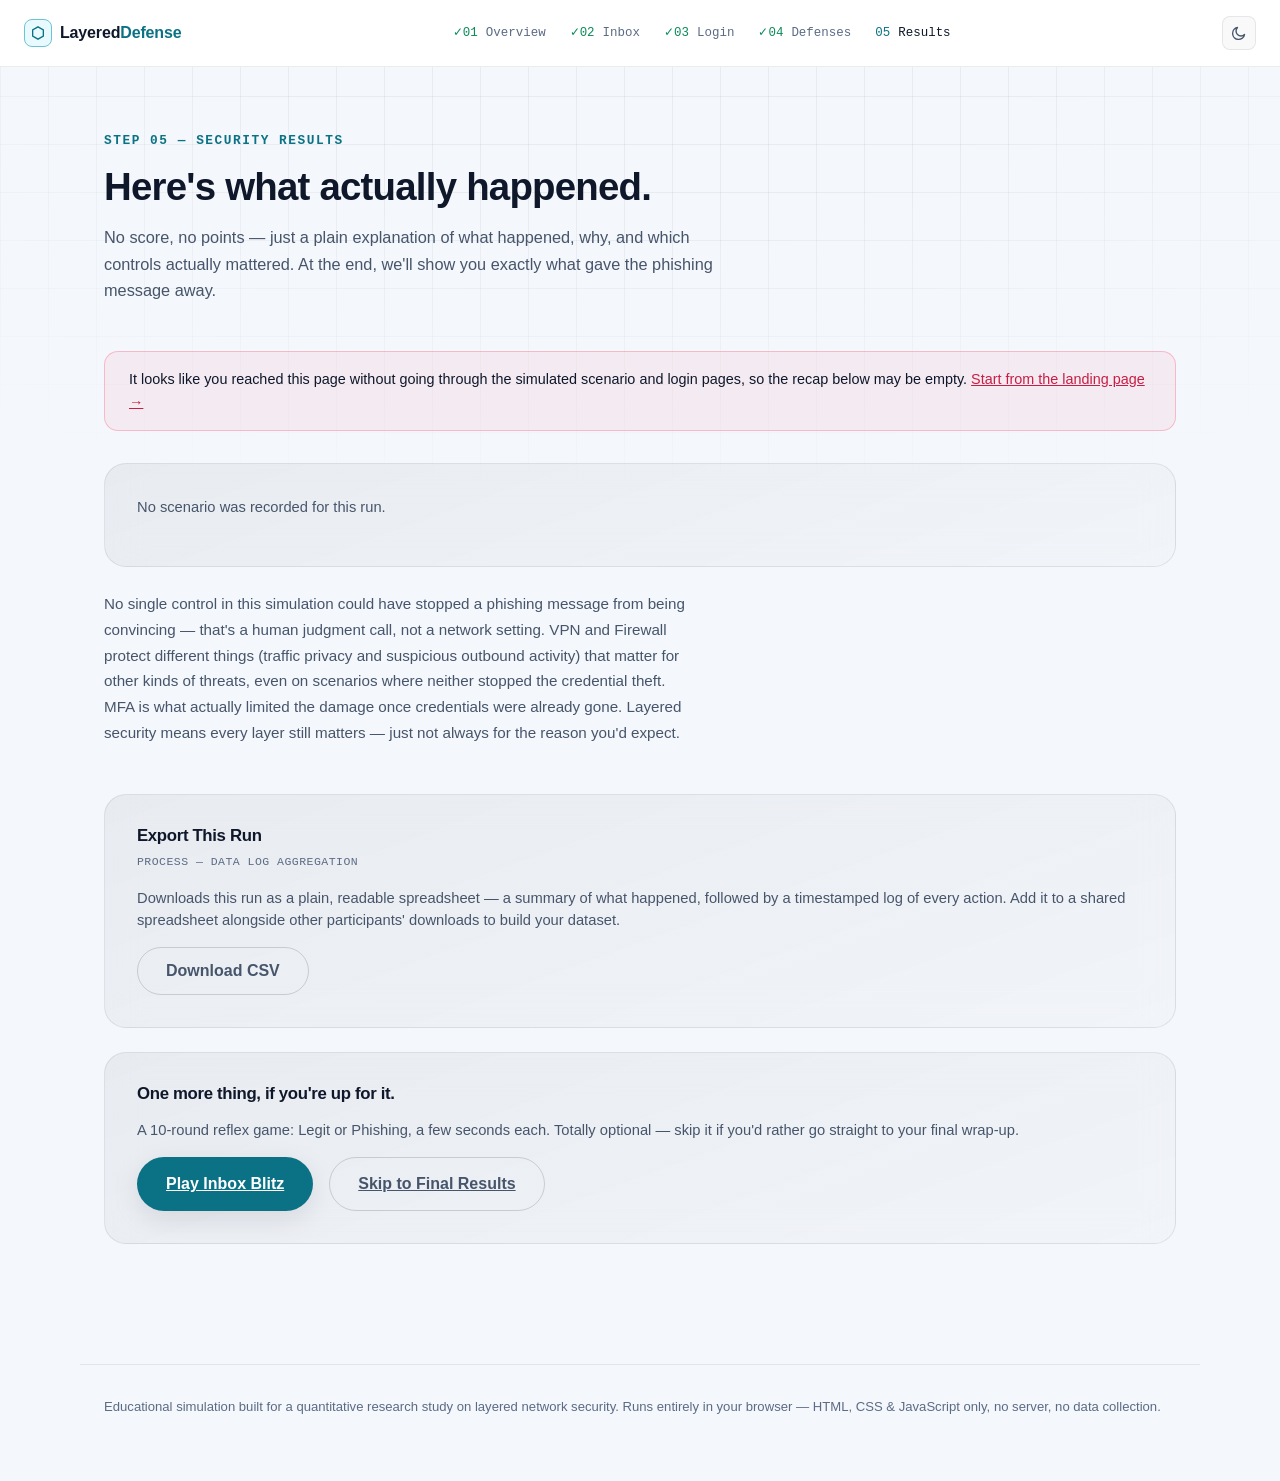
==== results.html @ 781a26c1 "Add files via upload" ====
<!DOCTYPE html>
<html lang="en">
  <head>
    <meta charset="UTF-8" />
    <meta name="viewport" content="width=device-width, initial-scale=1.0" />
    <title>Results &mdash; Layered Defense Simulation</title>
    <meta
      name="description"
      content="A plain-language explanation of what happened in the simulation, plus the phishing warning signs revealed."
    />
    <link rel="stylesheet" href="css/style.css" />

    <!-- Runs before anything below paints, so the page never
         flashes the wrong theme — see theme-init.js for why this
         has no defer/async attribute. -->
    <script src="js/theme-init.js"></script>
  </head>
  <body>
    <div class="bg-grid" aria-hidden="true"></div>

    <header class="topbar">
      <div class="topbar__brand">
        <span class="brand-mark" aria-hidden="true"><svg width="14" height="14" viewBox="0 0 16 16" focusable="false"><polygon points="8,1 14.1,4.5 14.1,11.5 8,15 1.9,11.5 1.9,4.5" fill="none" stroke="currentColor" stroke-width="1.5" /></svg></span>
        <span class="brand-name"
          >Layered<span class="brand-name-accent">Defense</span></span
        >
      </div>
      <nav class="topbar__progress" aria-label="Simulation progress">
        <span class="step step--done">
          <span class="step__index">01</span>
          <span class="step__label">Overview</span>
        </span>
        <span class="step step--done">
          <span class="step__index">02</span>
          <span class="step__label" id="step-label-inbox">Inbox</span>
        </span>
        <span class="step step--done">
          <span class="step__index">03</span>
          <span class="step__label">Login</span>
        </span>
        <span class="step step--done">
          <span class="step__index">04</span>
          <span class="step__label">Defenses</span>
        </span>
        <span class="step step--current">
          <span class="step__index">05</span>
          <span class="step__label">Results</span>
        </span>
      </nav>

      <button
        type="button"
        id="theme-toggle"
        class="theme-toggle"
        aria-label="Switch to light mode"
      >
        <svg class="icon-sun" width="16" height="16" viewBox="0 0 16 16" aria-hidden="true">
          <circle cx="8" cy="8" r="3.2" fill="none" stroke="currentColor" stroke-width="1.4" />
          <g stroke="currentColor" stroke-width="1.4" stroke-linecap="round">
            <line x1="8" y1="0.5" x2="8" y2="2.3" />
            <line x1="8" y1="13.7" x2="8" y2="15.5" />
            <line x1="0.5" y1="8" x2="2.3" y2="8" />
            <line x1="13.7" y1="8" x2="15.5" y2="8" />
            <line x1="2.6" y1="2.6" x2="3.9" y2="3.9" />
            <line x1="12.1" y1="12.1" x2="13.4" y2="13.4" />
            <line x1="2.6" y1="13.4" x2="3.9" y2="12.1" />
            <line x1="12.1" y1="3.9" x2="13.4" y2="2.6" />
          </g>
        </svg>
        <svg class="icon-moon" width="16" height="16" viewBox="0 0 16 16" aria-hidden="true">
          <path
            d="M13.5 9.5A6 6 0 1 1 6.5 2.5 4.8 4.8 0 0 0 13.5 9.5Z"
            fill="none"
            stroke="currentColor"
            stroke-width="1.4"
            stroke-linejoin="round"
          />
        </svg>
      </button>
    </header>

    <main class="page-main">
      <section class="page-intro">
        <p class="eyebrow">Step 05 &mdash; Security Results</p>
        <h1 class="page-title">Here's what actually happened.</h1>
        <p class="page-lede">
          No score, no points &mdash; just a plain explanation of what
          happened, why, and which controls actually mattered. At the end,
          we'll show you exactly what gave the phishing message away.
        </p>
      </section>

      <div id="early-arrival-notice" class="notice" hidden>
        <p>
          It looks like you reached this page without going through the
          simulated scenario and login pages, so the recap below may be empty.
          <a href="index.html">Start from the landing page &rarr;</a>
        </p>
      </div>

      <!-- The report card for the scenario the participant chose,
           built entirely by results.js from state.run — see
           renderScenarioReport() in that file. -->
      <div id="scenario-reports">
        <!-- Filled in by results.js -->
      </div>

      <p class="takeaway">
        No single control in this simulation could have stopped a phishing
        message from being convincing &mdash; that's a human judgment call,
        not a network setting. VPN and Firewall protect different things
        (traffic privacy and suspicious outbound activity) that matter for
        other kinds of threats, even on scenarios where neither stopped the
        credential theft. MFA is what actually limited the damage once
        credentials were already gone. Layered security means every layer
        still matters &mdash; just not always for the reason you'd expect.
      </p>

      <section class="results-section">
        <div class="results-card glass">
          <h2>Export This Run</h2>
          <p id="metric-tag-eventLogExport" class="metric-tag">Process &mdash; Data Log Aggregation</p>
          <p class="results-card__note">
            Downloads this run as a plain, readable spreadsheet &mdash; a
            summary of what happened, followed by a timestamped log of every
            action. Add it to a shared spreadsheet alongside other
            participants' downloads to build your dataset.
          </p>
          <button type="button" id="export-csv-btn" class="btn btn--secondary">
            Download CSV
          </button>
        </div>
      </section>

      <!-- ============================================================
           CONTINUE ON
           Security Results (this page) leads to an OPTIONAL mini-game
           and then Final Results — see minigame.html and
           final-results.html. Skipping the game goes straight there;
           it isn't required to reach the end of the simulation.
           ============================================================ -->
      <section class="results-section">
        <div class="results-card glass survey-card">
          <h2>One more thing, if you're up for it.</h2>
          <p class="results-card__note">
            A 10-round reflex game: Legit or Phishing, a few seconds each.
            Totally optional &mdash; skip it if you'd rather go straight to
            your final wrap-up.
          </p>
          <div class="results-continue-actions">
            <a href="minigame.html" class="btn btn--primary">
              Play Inbox Blitz
            </a>
            <a href="final-results.html" class="btn btn--secondary">
              Skip to Final Results
            </a>
          </div>
        </div>
      </section>
    </main>

    <footer class="site-footer">
      <p>
        Educational simulation built for a quantitative research study on
        layered network security. Runs entirely in your browser &mdash; HTML,
        CSS &amp; JavaScript only, no server, no data collection.
      </p>
    </footer>

    <!-- Load order matters: state.js (getState/resetState/escapeHtml),
         then scoring.js (CONTROLS/getOutcome), then results.js. -->
    <script src="js/theme.js"></script>
    <script src="js/state.js"></script>
    <script src="js/scoring.js"></script>
    <script src="js/results.js"></script>
  </body>
</html>
---- css/style.css ----
/*
  ============================================================
  style.css — Shared design system for the whole simulator
  ============================================================
  This file is loaded by EVERY page in the project, so it is
  split into two kinds of sections:

    1) DESIGN SYSTEM  — colors, type, spacing, buttons, cards,
       the top bar, chips, etc. These are reused on every page
       (email inbox, login, dashboard, results).

    2) PAGE-SPECIFIC   — styles only used on the landing page
       (the hero layout and its console/diagram graphic).
       These are clearly marked and can safely be ignored when
       building later pages, or split into their own file later
       if the project grows.

  Section list (search for these comments to jump around):
    1. Design tokens (CSS custom properties)
    2. Reset & base styles
    3. Typography
    4. Layout helpers
    5. Top bar / progress steps
    6. Buttons
    7. Glass panel component
    8. Status chips
    9. Landing page: hero layout
    10. Landing page: console + network diagram
    11. Footer
    12. Motion & accessibility
    13. Responsive breakpoints
  ============================================================
*/

/* ============================================================
   1. DESIGN TOKENS
   All colors, fonts, spacing and other repeated values live
   here as CSS custom properties ("variables"), so every page
   and every component pulls from the same palette. Changing a
   value here updates the whole site.
   ============================================================ */
:root {
  /* --- Color: backgrounds --- */
  --color-bg: #070b14; /* page background — deep navy, almost black */
  --color-bg-elevated: #0e1526; /* top bar / raised surfaces */
  --color-panel: #101a2e; /* base tint behind glass panels */
  --color-border: rgba(255, 255, 255, 0.09);
  --color-border-strong: rgba(255, 255, 255, 0.16);

  /* --- Color: accents ---
     Cyan = data / encryption. Green = safe / secure state.
     Red = threat / danger. Used sparingly and always on purpose. */
  --color-cyan: #3fd3f2;
  --color-cyan-dim: #1c8fae;
  --color-green: #3eeba6;
  --color-red: #ff5c7a;
  --color-amber: #f5a623;

  /* --- Color: text --- */
  --color-text: #eaf0fb;
  --color-text-muted: #8996b3;
  --color-text-faint: #5b6784;

  /* Text color to use ON TOP of a solid --color-cyan fill (e.g. the
     primary button). Dark text reads best on this theme's bright
     cyan; the light theme's deeper teal needs the opposite. */
  --color-on-accent: #04141a;

  /* --- Color: surfaces ---
     Small reusable tint values used by several components (the
     glass-panel gradient, chip backgrounds, input fields, the
     background grid). Named by strength rather than by component,
     since the SAME faint/medium tint shows up in several places. */
  --surface-tint: rgba(255, 255, 255, 0.03); /* faint — chips, inputs */
  --surface-tint-strong: rgba(255, 255, 255, 0.06); /* glass start, toggle bg */
  --glass-fade: rgba(255, 255, 255, 0.02); /* glass gradient's faded end */
  --grid-line: rgba(255, 255, 255, 0.035); /* faint background grid lines */
  --toolbar-tint: rgba(0, 0, 0, 0.25); /* fake browser bar strip */

  /* --- Typography ---
     System font stacks are used on purpose: they load
     instantly, need no internet connection, and keep the
     project 100% self-contained for offline / GitHub Pages use. */
  --font-sans: -apple-system, BlinkMacSystemFont, "Segoe UI", Roboto,
    "Helvetica Neue", Arial, sans-serif;
  --font-mono: ui-monospace, "SFMono-Regular", Menlo, Consolas,
    "Liberation Mono", monospace;

  /* --- Spacing scale (used for margin/padding/gap) --- */
  --space-1: 4px;
  --space-2: 8px;
  --space-3: 12px;
  --space-4: 16px;
  --space-5: 24px;
  --space-6: 32px;
  --space-7: 48px;
  --space-8: 64px;
  --space-9: 96px;

  /* --- Radius & shadow --- */
  --radius-sm: 8px;
  --radius-md: 14px;
  --radius-lg: 22px;
  --radius-pill: 999px;
  --glow-cyan: 0 0 32px rgba(63, 211, 242, 0.18);

  /* --- Layout --- */
  --content-width: 1120px;
}

/* ============================================================
   1B. LIGHT THEME OVERRIDES
   Every rule in this stylesheet is written against the tokens
   above instead of hardcoded colors, on purpose — it means a
   whole second theme is just a second set of token values, not
   a rewrite of every component. `data-theme="light"` is set on
   <html> by js/theme-init.js (before first paint, to avoid a
   flash of the wrong theme) and toggled by js/theme.js.
   ============================================================ */
:root[data-theme="light"] {
  --color-bg: #f4f7fb;
  --color-bg-elevated: #ffffff;
  --color-panel: #ffffff;
  --color-border: rgba(15, 23, 42, 0.08);
  --color-border-strong: rgba(15, 23, 42, 0.16);

  /* Deepened so text and icons keep enough contrast against a
     light background — the dark theme's brighter cyan/green/red
     would read as washed-out here. Checked against WCAG AA. */
  --color-cyan: #0b7285;
  --color-cyan-dim: #6bc3d6;
  --color-green: #0b8a5a;
  --color-red: #c81e45;
  --color-amber: #a15c00;

  --color-text: #0f172a;
  --color-text-muted: #47556b;
  --color-text-faint: #5b6b85;
  --color-on-accent: #ffffff;

  --surface-tint: rgba(15, 23, 42, 0.025);
  --surface-tint-strong: rgba(15, 23, 42, 0.05);
  --glass-fade: rgba(15, 23, 42, 0.012);
  --grid-line: rgba(15, 23, 42, 0.05);
  --toolbar-tint: rgba(15, 23, 42, 0.05);

  --glow-cyan: 0 8px 28px rgba(15, 23, 42, 0.1);
  color-scheme: light;
}


/* ============================================================
   2. RESET & BASE STYLES
   A small, modern reset — just enough to make every browser
   start from the same baseline.
   ============================================================ */
*,
*::before,
*::after {
  box-sizing: border-box;
}

html {
  color-scheme: dark;
}

body {
  margin: 0;
  min-height: 100vh;
  background: var(--color-bg);
  color: var(--color-text);
  font-family: var(--font-sans);
  line-height: 1.5;
  -webkit-font-smoothing: antialiased;
}

img,
svg {
  display: block;
  max-width: 100%;
}

a {
  color: inherit;
}

/* Subtle fixed background texture: a faint grid, evoking a
   network / systems-monitoring feel without being distracting. */
.bg-grid {
  position: fixed;
  inset: 0;
  z-index: -1;
  background-image: linear-gradient(
      to right,
      var(--grid-line) 1px,
      transparent 1px
    ),
    linear-gradient(to bottom, var(--grid-line) 1px, transparent 1px);
  background-size: 48px 48px;
  -webkit-mask-image: radial-gradient(
    ellipse 80% 60% at 50% 0%,
    #000 40%,
    transparent 100%
  );
  mask-image: radial-gradient(
    ellipse 80% 60% at 50% 0%,
    #000 40%,
    transparent 100%
  );
}

/* ============================================================
   3. TYPOGRAPHY
   ============================================================ */
h1,
h2,
h3 {
  margin: 0;
  font-weight: 800;
  letter-spacing: -0.02em;
  line-height: 1.1;
}

p {
  margin: 0;
}

/* The small, uppercase, monospace label used above headlines
   and on status readouts throughout the project — this doubles
   as the project's "data / system readout" signature style. */
.eyebrow {
  font-family: var(--font-mono);
  font-size: 0.8rem;
  font-weight: 600;
  letter-spacing: 0.12em;
  text-transform: uppercase;
  color: var(--color-cyan);
  margin: 0 0 var(--space-4);
}

/* ============================================================
   4. LAYOUT HELPERS
   ============================================================ */
.wrap {
  width: 100%;
  max-width: var(--content-width);
  margin-inline: auto;
  padding-inline: var(--space-5);
}

/* ============================================================
   5. TOP BAR / PROGRESS STEPS
   Shown on every page. Doubles as navigation context: the
   participant can always see how far through the simulation
   they are, because the steps are a real sequence (not just
   decoration).
   ============================================================ */
.topbar {
  display: flex;
  align-items: center;
  justify-content: space-between;
  gap: var(--space-5);
  padding: var(--space-4) var(--space-5);
  background: var(--color-bg-elevated);
  border-bottom: 1px solid var(--color-border);
  flex-wrap: wrap;
}

.topbar__brand {
  display: flex;
  align-items: center;
  gap: var(--space-2);
  font-weight: 800;
  letter-spacing: -0.01em;
}

.brand-mark {
  display: inline-grid;
  place-items: center;
  width: 28px;
  height: 28px;
  border-radius: var(--radius-sm);
  background: rgba(63, 211, 242, 0.12);
  border: 1px solid var(--color-cyan-dim);
  color: var(--color-cyan);
  font-family: var(--font-mono);
  font-size: 0.9rem;
}

.brand-name-accent {
  color: var(--color-cyan);
}

.topbar__progress {
  display: flex;
  gap: var(--space-5);
  font-family: var(--font-mono);
}

.step {
  display: flex;
  align-items: center;
  gap: var(--space-2);
  font-size: 0.78rem;
  color: var(--color-text-faint);
}

.step__index {
  color: var(--color-text-faint);
}

.step--current {
  color: var(--color-text);
}

.step--current .step__index {
  color: var(--color-cyan);
}

/* Light/dark mode toggle. Lives in the top bar on every page, as
   its own flex item — NOT inside .topbar__progress — so it stays
   visible even on narrow screens where the step list is hidden. */
.theme-toggle {
  display: inline-grid;
  place-items: center;
  width: 34px;
  height: 34px;
  flex-shrink: 0;
  border-radius: var(--radius-sm);
  background: var(--surface-tint);
  border: 1px solid var(--color-border);
  color: var(--color-text-muted);
  cursor: pointer;
  transition: color 0.15s ease, border-color 0.15s ease;
}

.theme-toggle:hover {
  color: var(--color-cyan);
  border-color: var(--color-cyan-dim);
}

/* Both icons always exist in the DOM; only one is shown at a time.
   Showing the icon for the mode you'd SWITCH TO (a sun while in
   dark mode, a moon while in light mode) is the more common
   convention, so that's what this does. */
.theme-toggle .icon-moon {
  display: none;
}

:root[data-theme="light"] .theme-toggle .icon-sun {
  display: none;
}

:root[data-theme="light"] .theme-toggle .icon-moon {
  display: block;
}

/* ============================================================
   6. BUTTONS
   ============================================================ */
.btn {
  display: inline-flex;
  align-items: center;
  justify-content: center;
  gap: var(--space-2);
  padding: 14px 28px;
  border-radius: var(--radius-pill);
  font-family: var(--font-sans);
  font-size: 1rem;
  font-weight: 600;
  border: 1px solid transparent;
  cursor: pointer;
  transition: transform 0.15s ease, box-shadow 0.15s ease,
    background-color 0.15s ease;
}

.btn--primary {
  background: var(--color-cyan);
  color: var(--color-on-accent);
  box-shadow: var(--glow-cyan);
}

.btn--primary:hover {
  transform: translateY(-1px);
  box-shadow: 0 0 40px rgba(63, 211, 242, 0.3);
}

.btn--primary:active {
  transform: translateY(0);
}

/* Lower-emphasis variant — used where an action should be available
   but not compete with the page's main call to action (e.g. Restart,
   once a research survey link is the priority on the Results page). */
.btn--secondary {
  background: transparent;
  color: var(--color-text-muted);
  border: 1px solid var(--color-border-strong);
}

.btn--secondary:hover {
  color: var(--color-text);
  border-color: var(--color-cyan-dim);
  transform: translateY(-1px);
}

/* ============================================================
   7. GLASS PANEL COMPONENT
   The "glassmorphism" surface used for cards, the hero console,
   and (in later phases) the dashboard and result cards.
   ============================================================ */
.glass {
  background: linear-gradient(
    160deg,
    var(--surface-tint-strong),
    var(--glass-fade)
  );
  -webkit-backdrop-filter: blur(18px);
  backdrop-filter: blur(18px);
  border: 1px solid var(--color-border);
  border-radius: var(--radius-lg);
}

/* ============================================================
   8. STATUS CHIPS
   Small pill readouts used to show the state of VPN / Firewall
   / MFA. On the landing page they're static ("standby"); on the
   dashboard (built in a later phase) they'll become live and
   interactive.
   ============================================================ */
.chip {
  display: flex;
  align-items: center;
  gap: var(--space-2);
  padding: var(--space-2) var(--space-4);
  border-radius: var(--radius-pill);
  border: 1px solid var(--color-border);
  background: var(--surface-tint);
  font-family: var(--font-mono);
  font-size: 0.75rem;
  letter-spacing: 0.04em;
  color: var(--color-text-muted);
  list-style: none;
}

.chip__dot {
  width: 7px;
  height: 7px;
  border-radius: 50%;
  background: var(--color-text-faint);
  flex-shrink: 0;
}

.chip--standby .chip__dot {
  background: var(--color-text-faint);
  box-shadow: none;
}

.chip--active {
  border-color: var(--color-cyan-dim);
  color: var(--color-text);
}

.chip--active .chip__dot {
  background: var(--color-cyan);
  box-shadow: 0 0 8px rgba(63, 211, 242, 0.6);
}

/* ============================================================
   9. LANDING PAGE: HERO LAYOUT
   (Page-specific — only used on index.html)
   ============================================================ */
.hero {
  display: grid;
  grid-template-columns: 1.1fr 0.9fr;
  gap: var(--space-8);
  align-items: center;
  max-width: var(--content-width);
  margin-inline: auto;
  padding: var(--space-9) var(--space-5);
  min-height: calc(100vh - 76px); /* fill the space below the top bar */
}

.hero__content {
  max-width: 560px;
}

.hero__title {
  font-size: clamp(2.1rem, 4vw, 3.1rem);
}

.hero__title-accent {
  color: var(--color-cyan);
}

.hero__lede {
  margin-top: var(--space-5);
  color: var(--color-text-muted);
  font-size: 1.05rem;
  line-height: 1.65;
  max-width: 48ch;
}

.hero__actions {
  margin-top: var(--space-7);
  display: flex;
  flex-direction: column;
  align-items: flex-start;
  gap: var(--space-3);
}

.hero__disclaimer {
  font-size: 0.82rem;
  color: var(--color-text-faint);
}

/* ============================================================
   9b. LANDING PAGE: STUDY SETUP
   Three cards declaring the fixed Input side of the framework:
   the threat scenario, the controls under evaluation, and what
   this study measures. Reuses the .glass panel look already used
   for the hero console and the results-page cards, so it reads as
   the same design system rather than a bolted-on block.
   ============================================================ */
/* ============================================================
   SCENARIO CHOICE PAGE (choose.html)
   One clickable card per phishing scenario. Deliberately plain
   cards rather than anything gamified — this is a decision point,
   not a reward moment, so the design stays quiet and lets the
   scenario descriptions do the work.
   ============================================================ */
.scenario-choice-list {
  list-style: none;
  margin: 0;
  padding: 0;
  display: grid;
  grid-template-columns: repeat(auto-fill, minmax(280px, 1fr));
  gap: var(--space-4);
}

.scenario-choice {
  padding: var(--space-5);
  cursor: pointer;
  transition: transform 0.15s ease, border-color 0.15s ease;
}

.scenario-choice:hover,
.scenario-choice:focus-visible {
  transform: translateY(-2px);
  border-color: var(--color-cyan-dim);
}

.scenario-choice__channel {
  display: inline-block;
  padding: 2px var(--space-3);
  border-radius: var(--radius-sm);
  border: 1px solid var(--color-border-strong);
  background: var(--surface-tint);
  color: var(--color-text-faint);
  font-family: var(--font-mono);
  font-size: 0.7rem;
  text-transform: uppercase;
  letter-spacing: 0.04em;
}

.scenario-choice__title {
  margin-top: var(--space-3);
  font-size: 1.05rem;
}

.scenario-choice__description {
  margin-top: var(--space-2);
  color: var(--color-text-muted);
  font-size: 0.88rem;
  line-height: 1.6;
}

.study-setup {
  max-width: var(--content-width);
  margin-inline: auto;
  padding: 0 var(--space-5) var(--space-9);
}

.study-setup__grid {
  display: grid;
  grid-template-columns: repeat(3, 1fr);
  gap: var(--space-5);
}

.study-setup__card {
  padding: var(--space-6);
}

.study-setup__title {
  font-size: 1.05rem;
  margin-bottom: var(--space-3);
}

.study-setup__lead {
  color: var(--color-text);
  font-size: 0.95rem;
  margin-bottom: var(--space-2);
}

.study-setup__note {
  color: var(--color-text-muted);
  font-size: 0.88rem;
  line-height: 1.6;
}

.study-setup__controls {
  list-style: none;
  margin: 0;
  padding: 0;
  display: flex;
  flex-direction: column;
  gap: var(--space-3);
}

.study-setup__controls li {
  padding-left: var(--space-5);
  position: relative;
  font-size: 0.88rem;
  color: var(--color-text-muted);
  line-height: 1.6;
}

.study-setup__controls li::before {
  content: "";
  position: absolute;
  left: 0;
  top: 8px;
  width: 6px;
  height: 6px;
  border-radius: 50%;
  background: var(--color-cyan);
}

.study-setup__controls li strong {
  color: var(--color-text);
}

@media (max-width: 900px) {
  .study-setup__grid {
    grid-template-columns: 1fr;
  }
}

/* ============================================================
   10. LANDING PAGE: CONSOLE + NETWORK DIAGRAM
   The signature visual: a small "session monitor" panel that
   previews the exact laptop → internet → server path the
   participant will interact with later, on the dashboard page.
   ============================================================ */
.hero__console {
  position: relative;
  padding: var(--space-6);
  overflow: hidden;
}

.console__label {
  font-family: var(--font-mono);
  font-size: 0.72rem;
  letter-spacing: 0.14em;
  text-transform: uppercase;
  color: var(--color-text-faint);
  margin-bottom: var(--space-6);
}

.console__diagram {
  color: var(--color-text-muted);
  margin-bottom: var(--space-6);
}

.diagram__packet {
  transform-box: fill-box;
  transform-origin: center;
  animation-name: packet-travel;
  animation-duration: 3.2s;
  animation-timing-function: ease-in-out;
  animation-iteration-count: infinite;
}

/* Small labels under each diagram icon (You / Internet / Server) so
   the shapes read as what they represent instead of staying
   abstract. Shared by the landing page's preview diagram and the
   dashboard's live diagram. */
.diagram-caption {
  font-family: var(--font-mono);
  font-size: 7px;
  fill: currentColor;
  opacity: 0.75;
  letter-spacing: 0.02em;
}

.console__status {
  list-style: none;
  margin: 0;
  padding: 0;
  display: flex;
  flex-direction: column;
  gap: var(--space-3);
}

/* A soft scanning line that drifts down the console panel to
   suggest an active monitoring system. Purely decorative
   (aria-hidden in the HTML) and disabled for reduced-motion
   users below. */
.console__scanline {
  position: absolute;
  left: 0;
  right: 0;
  height: 120px;
  background: linear-gradient(
    to bottom,
    transparent,
    rgba(63, 211, 242, 0.08),
    transparent
  );
  animation: scanline-drift 6s linear infinite;
  pointer-events: none;
}

/* ============================================================
   11. FOOTER
   ============================================================ */
.site-footer {
  max-width: var(--content-width);
  margin-inline: auto;
  padding: var(--space-6) var(--space-5) var(--space-8);
  color: var(--color-text-faint);
  font-size: 0.82rem;
  border-top: 1px solid var(--color-border);
}

/* ============================================================
   12. MOTION & ACCESSIBILITY
   ============================================================ */
@keyframes packet-travel {
  0% {
    transform: translateX(0);
  }
  45% {
    transform: translateX(210px);
  }
  50% {
    transform: translateX(210px);
  }
  95% {
    transform: translateX(0);
  }
  100% {
    transform: translateX(0);
  }
}

@keyframes scanline-drift {
  0% {
    transform: translateY(-140px);
  }
  100% {
    transform: translateY(340px);
  }
}

/* Always show a clear focus outline for keyboard users. */
:focus-visible {
  outline: 2px solid var(--color-cyan);
  outline-offset: 3px;
}

/* Respect users who have asked their system to reduce motion. */
@media (prefers-reduced-motion: reduce) {
  .diagram__packet,
  .console__scanline,
  .dash-path__packet {
    animation: none !important;
  }
  .btn {
    transition: none;
  }
}

/* ============================================================
   13. RESPONSIVE BREAKPOINTS
   ============================================================ */
@media (max-width: 900px) {
  .hero {
    grid-template-columns: 1fr;
    padding-top: var(--space-7);
    min-height: auto;
  }

  .topbar__progress {
    display: none; /* keep the mobile top bar simple and uncluttered */
  }
}

@media (max-width: 480px) {
  .hero__actions {
    align-items: stretch;
  }

  .btn {
    width: 100%;
  }
}

/* ============================================================
   14. SHARED "INNER PAGE" LAYOUT
   Used by every page AFTER the landing page (inbox, login,
   dashboard, results). Kept generic on purpose — rather than
   naming these classes "inbox-title" etc — so later phases can
   reuse the same intro/title pattern instead of duplicating CSS.
   ============================================================ */
.page-main {
  max-width: var(--content-width);
  margin-inline: auto;
  padding: var(--space-8) var(--space-5) var(--space-9);
}

.page-intro {
  max-width: 640px;
  margin-bottom: var(--space-7);
}

.page-title {
  font-size: clamp(1.8rem, 3vw, 2.4rem);
  margin-top: var(--space-2);
}

.page-lede {
  margin-top: var(--space-4);
  color: var(--color-text-muted);
  font-size: 1.02rem;
  line-height: 1.6;
}

/* The "I'm not clicking this" escape hatch at the bottom of the
   inbox/texts list — deliberately understated (a secondary button,
   not a call to action) so it doesn't read as the "right" choice
   to make, just an available one. */
.continue-without-clicking {
  margin-top: var(--space-6);
  padding-top: var(--space-5);
  border-top: 1px solid var(--color-border);
  text-align: center;
}

.continue-without-clicking__note {
  margin-bottom: var(--space-3);
  color: var(--color-text-faint);
  font-size: 0.88rem;
}

/* Small "done" state for top-bar steps that are behind the
   participant. A checkmark communicates real progress, not
   just decoration — see the design note in email.html. */
.step--done .step__index {
  color: var(--color-green);
}

.step--done .step__index::before {
  content: "\2713 ";
}

/* ============================================================
   15. EMAIL INBOX PAGE (Phase 2)
   ============================================================ */
.email-list {
  list-style: none;
  margin: 0;
  padding: 0;
  display: flex;
  flex-direction: column;
  gap: var(--space-3);
}

.email-item {
  display: grid;
  grid-template-columns: auto 1fr auto;
  align-items: center;
  gap: var(--space-4);
  padding: var(--space-4) var(--space-5);
  cursor: pointer;
  transition: transform 0.15s ease, border-color 0.15s ease;
}

.email-item:hover,
.email-item:focus-visible {
  transform: translateY(-1px);
  border-color: var(--color-border-strong);
}

.email-avatar {
  display: grid;
  place-items: center;
  width: 40px;
  height: 40px;
  border-radius: 50%;
  background: rgba(63, 211, 242, 0.12);
  border: 1px solid var(--color-cyan-dim);
  color: var(--color-cyan);
  font-family: var(--font-mono);
  font-size: 0.75rem;
  font-weight: 700;
  flex-shrink: 0;
}

.email-summary {
  display: flex;
  flex-direction: column;
  gap: 2px;
  min-width: 0; /* lets text-overflow ellipsis work inside a CSS grid item */
}

.email-sender {
  font-weight: 700;
  font-size: 0.92rem;
}

.email-subject {
  font-size: 0.92rem;
  color: var(--color-text);
}

.email-preview {
  font-size: 0.85rem;
  color: var(--color-text-faint);
  overflow: hidden;
  text-overflow: ellipsis;
  white-space: nowrap;
}

.email-date {
  font-family: var(--font-mono);
  font-size: 0.75rem;
  color: var(--color-text-faint);
  white-space: nowrap;
}

.email-detail {
  padding: var(--space-6);
}

.btn-back {
  background: none;
  border: none;
  color: var(--color-text-muted);
  font-family: var(--font-sans);
  font-size: 0.9rem;
  cursor: pointer;
  padding: 0 0 var(--space-5);
}

.btn-back:hover {
  color: var(--color-text);
}

.email-detail__header {
  padding-bottom: var(--space-5);
  margin-bottom: var(--space-5);
  border-bottom: 1px solid var(--color-border);
}

.email-detail__sender {
  font-family: var(--font-mono);
  font-size: 0.8rem;
  color: var(--color-text-faint);
}

.email-detail__subject {
  margin-top: var(--space-2);
  font-size: 1.4rem;
}

.email-detail__date {
  margin-top: var(--space-2);
  font-size: 0.8rem;
  color: var(--color-text-faint);
}

.email-detail__body p {
  margin-bottom: var(--space-4);
  color: var(--color-text);
  line-height: 1.7;
  max-width: 60ch;
}

.phishing-link-wrap {
  margin-top: var(--space-2);
}

.phishing-link {
  background: none;
  border: none;
  padding: 0;
  color: var(--color-cyan);
  text-decoration: underline;
  font-family: var(--font-mono);
  font-size: 0.92rem;
  cursor: pointer;
}

.phishing-link:hover {
  color: var(--color-text);
}

.email-hint {
  margin-top: var(--space-3);
  font-size: 0.82rem;
  color: var(--color-text-faint);
  max-width: 46ch;
}

@media (max-width: 640px) {
  .email-item {
    grid-template-columns: auto 1fr;
  }

  .email-date {
    display: none;
  }
}

/* ============================================================
   SMS / TEXT MESSAGE UI (sms.html)
   The Smishing scenario's lure lives here instead of the inbox.
   Deliberately mirrors .email-item/.email-detail's layout and
   spacing so it reads as the same design system, with the
   thread's messages rendered as chat bubbles instead of an email
   body, since that's what actually distinguishes a texting UI
   from an inbox.
   ============================================================ */
.sms-thread-list {
  list-style: none;
  margin: 0;
  padding: 0;
  display: flex;
  flex-direction: column;
  gap: var(--space-3);
}

.sms-thread-item {
  display: grid;
  grid-template-columns: auto 1fr auto;
  align-items: center;
  gap: var(--space-4);
  padding: var(--space-4) var(--space-5);
  cursor: pointer;
  transition: transform 0.15s ease, border-color 0.15s ease;
}

.sms-thread-item:hover,
.sms-thread-item:focus-visible {
  transform: translateY(-1px);
  border-color: var(--color-border-strong);
}

.sms-avatar {
  display: grid;
  place-items: center;
  width: 40px;
  height: 40px;
  border-radius: 50%;
  background: rgba(63, 211, 242, 0.12);
  border: 1px solid var(--color-cyan-dim);
  color: var(--color-cyan);
  font-family: var(--font-mono);
  font-size: 0.75rem;
  font-weight: 700;
  flex-shrink: 0;
}

.sms-summary {
  display: flex;
  flex-direction: column;
  gap: 2px;
  min-width: 0; /* lets text-overflow ellipsis work inside a CSS grid item */
}

.sms-contact {
  font-weight: 700;
  font-size: 0.92rem;
}

.sms-contact-number {
  font-weight: 400;
  font-family: var(--font-mono);
  font-size: 0.78rem;
  color: var(--color-text-faint);
}

.sms-preview {
  font-size: 0.85rem;
  color: var(--color-text-faint);
  overflow: hidden;
  text-overflow: ellipsis;
  white-space: nowrap;
}

.sms-time {
  font-family: var(--font-mono);
  font-size: 0.75rem;
  color: var(--color-text-faint);
  white-space: nowrap;
}

.sms-detail {
  padding: var(--space-6);
}

.sms-detail__header {
  padding-bottom: var(--space-5);
  margin-bottom: var(--space-5);
  border-bottom: 1px solid var(--color-border);
}

.sms-detail__contact {
  font-size: 1.2rem;
  font-weight: 700;
}

.sms-detail__time {
  margin-top: var(--space-2);
  font-size: 0.8rem;
  color: var(--color-text-faint);
}

.sms-detail__thread {
  display: flex;
  flex-direction: column;
  gap: var(--space-3);
}

/* A received message bubble — rounded, tinted, and deliberately
   NOT full-width, so it reads as a phone conversation rather than
   a paragraph of body text. */
.sms-bubble {
  align-self: flex-start;
  max-width: 32ch;
  padding: var(--space-3) var(--space-4);
  border-radius: 16px 16px 16px 4px;
  background: var(--surface-tint);
  border: 1px solid var(--color-border);
  color: var(--color-text);
  line-height: 1.6;
  font-size: 0.95rem;
}

.phishing-link--sms {
  display: inline;
  word-break: break-all;
}

@media (max-width: 640px) {
  .sms-thread-item {
    grid-template-columns: auto 1fr;
  }

  .sms-time {
    display: none;
  }

  .sms-bubble {
    max-width: 85%;
  }
}

/* ============================================================
   16. FAKE LOGIN PAGE (Phase 3)
   Simulates the page a phishing link would lead to. Wrapped in a
   "fake browser window" so the address-bar mismatch introduced
   on the inbox page (Phase 2) is visible here too, not just
   described in a tooltip.
   ============================================================ */
.login-main {
  display: flex;
  justify-content: center;
  padding-top: var(--space-7);
}

.fake-browser {
  width: 100%;
  max-width: 440px;
  overflow: hidden;
}

.fake-browser__bar {
  display: flex;
  align-items: center;
  gap: var(--space-2);
  padding: var(--space-3) var(--space-4);
  background: var(--toolbar-tint);
  border-bottom: 1px solid var(--color-border);
}

.fake-browser__dot {
  width: 8px;
  height: 8px;
  border-radius: 50%;
  background: var(--color-text-faint);
  opacity: 0.5;
  flex-shrink: 0;
}

.fake-browser__url {
  margin-left: var(--space-2);
  font-family: var(--font-mono);
  font-size: 0.72rem;
  color: var(--color-text-faint);
  overflow: hidden;
  text-overflow: ellipsis;
  white-space: nowrap;
}

.login-card {
  padding: var(--space-7) var(--space-6);
}

/* Each scenario sets --login-accent inline via JS (see
   applyFakeDestinationBranding in login.js) — falls back to the
   site's own cyan if a scenario ever doesn't set one, so this
   never breaks even for an unbranded scenario. */
.login-card__brand {
  font-family: var(--font-mono);
  font-size: 0.78rem;
  letter-spacing: 0.08em;
  text-transform: uppercase;
  color: var(--login-accent, var(--color-cyan));
  margin-bottom: var(--space-4);
}

.login-card .btn--primary {
  background: var(--login-accent, var(--color-cyan));
  color: #ffffff;
  box-shadow: none;
}

.login-card .btn--primary:hover {
  box-shadow: 0 0 32px color-mix(in srgb, var(--login-accent, var(--color-cyan)) 35%, transparent);
}

.login-card__title {
  font-size: 1.5rem;
}

.login-card__subtitle {
  margin-top: var(--space-2);
  margin-bottom: var(--space-6);
  color: var(--color-text-muted);
  font-size: 0.92rem;
}

.field {
  display: block;
  margin-bottom: var(--space-4);
}

.field__label {
  display: block;
  margin-bottom: var(--space-2);
  font-size: 0.85rem;
  color: var(--color-text-muted);
}

.field input {
  width: 100%;
  padding: 12px var(--space-4);
  border-radius: var(--radius-sm);
  border: 1px solid var(--color-border-strong);
  background: var(--surface-tint);
  color: var(--color-text);
  font-family: var(--font-sans);
  font-size: 0.95rem;
}

.field input:focus-visible {
  outline: none;
  border-color: var(--color-cyan);
}

/* Shown on Username/Password when Sign In is pressed while that
   field is still empty. Removed the moment the participant starts
   typing (see login.js). */
.field input.is-invalid {
  border-color: var(--color-red);
}

/* The "please fill in both fields" message itself. */
.field-error {
  margin: -8px 0 var(--space-4);
  padding: var(--space-2) var(--space-3);
  border-radius: var(--radius-sm);
  border: 1px solid rgba(255, 92, 122, 0.35);
  background: rgba(255, 92, 122, 0.08);
  color: var(--color-red);
  font-size: 0.82rem;
  line-height: 1.5;
}

.btn--full {
  width: 100%;
  margin-top: var(--space-2);
}

.login-card .btn-back {
  margin-top: var(--space-5);
  padding: 0;
}

/* ============================================================
   17. SECURITY DASHBOARD (Phase 4)
   ============================================================ */
.notice {
  margin-bottom: var(--space-6);
  padding: var(--space-4) var(--space-5);
  border-radius: var(--radius-md);
  border: 1px solid rgba(255, 92, 122, 0.35);
  background: rgba(255, 92, 122, 0.08);
  font-size: 0.9rem;
  line-height: 1.6;
}

.notice a {
  color: var(--color-red);
  text-decoration: underline;
}

.dashboard-grid {
  display: grid;
  grid-template-columns: 1fr 1fr;
  gap: var(--space-6);
  align-items: start;
}

.controls-list {
  display: flex;
  flex-direction: column;
  gap: var(--space-4);
}

/* Each row: a toggle switch + its always-visible role/limitation
   copy. The limitation is shown up front, not hidden behind a
   click — the point is honesty about what a control does and
   doesn't do, whether or not it's switched on. */
.control-row {
  display: flex;
  align-items: flex-start;
  gap: var(--space-4);
  padding: var(--space-5);
}

.control-row__copy {
  display: flex;
  flex-direction: column;
  gap: var(--space-2);
}

.control-row__label {
  font-weight: 700;
  font-size: 0.98rem;
}

.control-row__label-row {
  display: flex;
  align-items: baseline;
  justify-content: space-between;
  gap: var(--space-3);
  flex-wrap: wrap;
}

.control-row__learn {
  font-family: var(--font-mono);
  font-size: 0.76rem;
  color: var(--color-cyan);
  text-decoration: none;
  border-bottom: 1px dotted var(--color-cyan-dim);
  white-space: nowrap;
}

.control-row__learn:hover {
  color: var(--color-text);
  border-bottom-color: var(--color-text);
}

.control-row__role,
.control-row__limit {
  font-size: 0.85rem;
  color: var(--color-text-muted);
  line-height: 1.55;
}

.control-row__role strong,
.control-row__limit strong {
  color: var(--color-text);
}

/* Accessible toggle switch. A real <button role="switch"> rather
   than a styled checkbox, so screen readers announce it as a
   switch and its on/off state via aria-checked (set in JS). */
.toggle-switch {
  flex-shrink: 0;
  width: 48px;
  height: 28px;
  padding: 0;
  border-radius: var(--radius-pill);
  border: 1px solid var(--color-border-strong);
  background: var(--surface-tint-strong);
  cursor: pointer;
  position: relative;
  transition: background-color 0.15s ease, border-color 0.15s ease;
}

.toggle-switch__track {
  display: block;
  width: 100%;
  height: 100%;
  position: relative;
}

.toggle-switch__thumb {
  position: absolute;
  top: 2px;
  left: 2px;
  width: 22px;
  height: 22px;
  border-radius: 50%;
  background: var(--color-text-faint);
  transition: transform 0.15s ease, background-color 0.15s ease;
}

.toggle-switch.is-on {
  background: rgba(63, 211, 242, 0.16);
  border-color: var(--color-cyan-dim);
}

.toggle-switch.is-on .toggle-switch__thumb {
  transform: translateX(20px);
  background: var(--color-cyan);
}

.dashboard-panel {
  padding: var(--space-6);
}

.dashboard-diagram {
  width: 100%;
  height: auto;
  color: var(--color-text-muted);
}

/* Icons that only appear once their matching control is switched
   on (VPN lock, Firewall shield, MFA lock) or once an outcome is
   known (breach indicator, blocked mark). Toggling one shared
   class from JS keeps the show/hide logic identical for all five.
   transform-box/transform-origin are needed here (not just on
   .breach-indicator below) because control-icon-pop scales these
   <g> elements, and SVG's default transform origin is the whole
   document, not the element itself. */
.control-icon {
  opacity: 0;
  transform-box: fill-box;
  transform-origin: center;
}

.control-icon.is-visible {
  opacity: 1;
  /* A quick scale-up-then-settle "pop," not a flat fade — so
     switching a control on reads as something actually happening,
     not just a UI element appearing. Re-plays every time the class
     is removed and re-added, so toggling a control off and back on
     pops again rather than only animating the first time. */
  animation: control-icon-pop 0.45s cubic-bezier(0.34, 1.56, 0.64, 1);
}

@keyframes control-icon-pop {
  0% {
    opacity: 0;
    transform: scale(0.4);
  }
  60% {
    opacity: 1;
    transform: scale(1.15);
  }
  100% {
    opacity: 1;
    transform: scale(1);
  }
}

.breach-indicator {
  transform-box: fill-box;
  transform-origin: center;
}

.breach-indicator.is-visible {
  animation: breach-pulse 1.6s ease-in-out infinite;
}

#dash-packet {
  fill: var(--color-cyan);
}

#dash-packet.packet--breached {
  fill: var(--color-red);
}

#dash-packet.packet--blocked {
  fill: var(--color-green);
}

.live-explanation {
  margin-top: var(--space-6);
  padding-top: var(--space-5);
  border-top: 1px solid var(--color-border);
}

.live-explanation__headline {
  font-weight: 700;
  margin-bottom: var(--space-3);
}

.live-explanation p {
  font-size: 0.9rem;
  color: var(--color-text-muted);
  line-height: 1.6;
  margin-bottom: var(--space-2);
}

.dashboard-continue {
  margin-top: var(--space-7);
  display: flex;
  justify-content: center;
}

@keyframes dash-packet-travel {
  0% {
    transform: translateX(0);
  }
  45% {
    transform: translateX(255px);
  }
  50% {
    transform: translateX(255px);
  }
  95% {
    transform: translateX(0);
  }
  100% {
    transform: translateX(0);
  }
}

#dash-packet {
  animation-name: dash-packet-travel;
}

@keyframes breach-pulse {
  0%,
  100% {
    transform: scale(1);
    opacity: 1;
  }
  50% {
    transform: scale(1.5);
    opacity: 0.6;
  }
}

@media (prefers-reduced-motion: reduce) {
  .breach-indicator.is-visible {
    animation: none !important;
  }

  .control-icon.is-visible {
    animation: none !important;
  }

  .stage-packet,
  .stage-packet--blocked,
  .stage-link--tunnel {
    animation: none !important;
  }

  .minigame-card {
    animation: none !important;
  }

  .minigame-card--wrong {
    animation: none !important;
  }
}

@media (max-width: 860px) {
  .dashboard-grid {
    grid-template-columns: 1fr;
  }
}

/* ============================================================
   18. RESULTS PAGE (Phase 5)
   ============================================================ */
.results-section {
  margin-bottom: var(--space-5);
}

.results-card {
  padding: var(--space-6);
}

.results-card h2 {
  font-size: 1.05rem;
  margin-bottom: var(--space-4);
}

/* Sub-section headings WITHIN one scenario's report card (Final
   Defense Configuration / What Happened / Spot the Signs) — one
   step down visually from the card's own h2, since these repeat
   inside every one of the 4 scenario cards. */
.results-card__subhead {
  font-size: 0.92rem;
  font-weight: 700;
  margin-top: var(--space-6);
  margin-bottom: var(--space-3);
  padding-top: var(--space-5);
  border-top: 1px solid var(--color-border);
}

/* Small trace-back label under a card's heading, naming which
   declared Evaluation Metric (from the landing page's Study Setup
   section) that specific card fulfills. Quieter than .eyebrow —
   this repeats once per card, so it shouldn't compete for
   attention the way the one page-level eyebrow does. */
.metric-tag {
  font-family: var(--font-mono);
  font-size: 0.72rem;
  letter-spacing: 0.04em;
  text-transform: uppercase;
  color: var(--color-text-faint);
  margin: -8px 0 var(--space-4);
}

.results-card__note {
  margin-bottom: var(--space-4);
  color: var(--color-text-muted);
  font-size: 0.92rem;
}

/* "What You Did" recap list */
.recap-list {
  list-style: none;
  margin: 0;
  padding: 0;
  display: flex;
  flex-direction: column;
  gap: var(--space-3);
}

.recap-list li {
  position: relative;
  padding-left: var(--space-5);
  font-size: 0.92rem;
  color: var(--color-text-muted);
  line-height: 1.6;
}

.recap-list li::before {
  content: "";
  position: absolute;
  left: 0;
  top: 8px;
  width: 6px;
  height: 6px;
  border-radius: 50%;
  background: var(--color-cyan);
}

/* "Your Final Defense Configuration" chips */
.config-chips {
  display: flex;
  flex-wrap: wrap;
  gap: var(--space-3);
}

/* "What Happened" outcome panel */
#outcome-panel .live-explanation__headline,
.outcome-panel__headline {
  font-size: 1.2rem;
  font-weight: 800;
  margin-bottom: var(--space-3);
}

#outcome-panel p {
  color: var(--color-text-muted);
  font-size: 0.95rem;
  line-height: 1.65;
  margin-bottom: var(--space-2);
}

/* "Spot the Signs" indicator list */
.indicator-list {
  list-style: none;
  margin: 0;
  padding: 0;
  display: flex;
  flex-direction: column;
  gap: var(--space-5);
}

.indicator-item {
  position: relative;
  padding-left: var(--space-6);
}

.indicator-item::before {
  content: "\26A0";
  position: absolute;
  left: 0;
  top: 0;
  color: var(--color-red);
  font-size: 0.85rem;
}

.indicator-item__title {
  font-weight: 700;
  font-size: 0.92rem;
  margin-bottom: 4px;
}

.indicator-item__detail {
  color: var(--color-text-muted);
  font-size: 0.88rem;
  line-height: 1.6;
}

.takeaway {
  max-width: 70ch;
  color: var(--color-text-muted);
  font-size: 0.95rem;
  line-height: 1.7;
  margin: var(--space-2) 0 var(--space-7);
}

.results-restart {
  display: flex;
  justify-content: center;
  padding-bottom: var(--space-8);
}

/* The Security Results page's closing fork: play the mini-game, or
   skip straight to Final Results. Stacks on narrow screens since
   both are meant to read as equally valid choices, not a primary
   action with a small "skip" link tucked beside it. */
.results-continue-actions {
  display: flex;
  flex-wrap: wrap;
  gap: var(--space-4);
  margin-top: var(--space-4);
}

@media (max-width: 480px) {
  .results-continue-actions {
    flex-direction: column;
  }
}

/* ============================================================
   TUTORIAL ENGINE (tutorial.html)
   The "Learn ___" walkthroughs reachable from the Dashboard. One
   generic set of styles plays all three tutorials' scripts (see
   tutorial.js) — an instructor dialogue bubble, a stage area for
   the current visual, and a controls area for whatever interaction
   the current scene needs.
   ============================================================ */

/* Replaces the topbar's step-progress nav on this page — a
   tutorial is a side trip, not a numbered step, so "back to where
   I came from" is the only wayfinding this page needs. */
.tutorial-exit {
  color: var(--color-text-muted);
  font-size: 0.88rem;
  text-decoration: none;
}

.tutorial-exit:hover {
  color: var(--color-cyan);
}

.tutorial-stage {
  min-height: 220px;
  display: flex;
  flex-direction: column;
  align-items: center;
  justify-content: center;
  gap: var(--space-3);
  padding: var(--space-7) var(--space-6);
  margin-bottom: var(--space-5);
}

.tutorial-instructor {
  display: flex;
  align-items: flex-start;
  gap: var(--space-4);
  padding: var(--space-5);
  margin-bottom: var(--space-5);
}

.tutorial-instructor__badge {
  flex-shrink: 0;
  display: grid;
  place-items: center;
  width: 36px;
  height: 36px;
  border-radius: 50%;
  background: rgba(63, 211, 242, 0.12);
  border: 1px solid var(--color-cyan-dim);
  color: var(--color-cyan);
  font-family: var(--font-mono);
  font-size: 0.75rem;
  font-weight: 700;
}

.tutorial-instructor__label {
  font-family: var(--font-mono);
  font-size: 0.72rem;
  text-transform: uppercase;
  letter-spacing: 0.04em;
  color: var(--color-text-faint);
  margin-bottom: 4px;
}

.tutorial-instructor__text {
  font-size: 1rem;
  line-height: 1.6;
}

.tutorial-controls {
  display: flex;
  align-items: center;
  gap: var(--space-4);
  padding-bottom: var(--space-8);
}

.tutorial-controls__label {
  color: var(--color-text-muted);
  font-size: 0.92rem;
}

.tutorial-complete__badge {
  font-size: 1.1rem;
  font-weight: 700;
  color: var(--color-green);
}

/* --- Stage diagrams: the simple, self-contained visuals each
   scene shows, built from CSS shapes and a few emoji rather than
   image assets, matching the network diagram already used on
   dashboard.html. --- */
.stage-diagram {
  display: flex;
  flex-direction: column;
  align-items: center;
  gap: var(--space-3);
  text-align: center;
}

.stage-diagram--row {
  display: flex;
  flex-direction: row;
  justify-content: center;
  align-items: center;
  gap: var(--space-5);
}

.stage-node {
  display: flex;
  flex-direction: column;
  align-items: center;
  gap: var(--space-2);
}

.stage-node__icon {
  font-size: 2rem;
  line-height: 1;
}

.stage-node__icon--large {
  font-size: 2.6rem;
}

.stage-node__label {
  font-size: 0.78rem;
  color: var(--color-text-faint);
  font-family: var(--font-mono);
}

.stage-node--shield .stage-node__icon {
  filter: drop-shadow(0 0 10px rgba(63, 211, 242, 0.35));
}

/* A short row of moving "packets" — small dots that animate
   between two nodes, colored to signal safe vs. suspicious. */
.stage-packets {
  display: flex;
  gap: var(--space-2);
  height: 14px;
  align-items: center;
}

.stage-packet {
  width: 10px;
  height: 10px;
  border-radius: 50%;
  background: var(--color-red);
  animation: stage-packet-move 1.6s ease-in-out infinite;
}

.stage-packet--bad {
  background: var(--color-red);
}

.stage-packet:nth-child(2) {
  animation-delay: 0.3s;
}

.stage-packet:nth-child(3) {
  animation-delay: 0.6s;
}

.stage-packet--stopped {
  animation: none;
  opacity: 0.5;
}

.stage-packet--blocked {
  background: var(--color-red);
  animation: stage-packet-blocked 1.4s ease-in-out infinite;
}

@keyframes stage-packet-move {
  0% {
    transform: translateY(-14px);
    opacity: 0;
  }
  50% {
    opacity: 1;
  }
  100% {
    transform: translateY(14px);
    opacity: 0;
  }
}

@keyframes stage-packet-blocked {
  0% {
    transform: translateY(-14px) scale(1);
    opacity: 0;
  }
  60% {
    transform: translateY(0) scale(1);
    opacity: 1;
  }
  100% {
    transform: translateY(0) scale(1.6);
    opacity: 0;
  }
}

.stage-warning {
  color: var(--color-red);
  font-size: 0.88rem;
  font-weight: 600;
}

.stage-safe {
  color: var(--color-green);
  font-size: 0.88rem;
  font-weight: 600;
}

.stage-danger {
  color: var(--color-red);
  font-size: 0.95rem;
  font-weight: 700;
}

.stage-caption {
  color: var(--color-text-muted);
  font-size: 0.88rem;
}

/* A connecting line between two nodes — plain/dotted when
   unprotected, a thick animated "tunnel" once secured. */
.stage-link {
  position: relative;
  width: 90px;
  height: 4px;
  align-self: center;
}

.stage-link--open {
  border-top: 2px dashed var(--color-border-strong);
}

.stage-link--tunnel {
  height: 10px;
  border-radius: 6px;
  background: linear-gradient(
    90deg,
    var(--color-cyan-dim),
    var(--color-cyan),
    var(--color-cyan-dim)
  );
  background-size: 200% 100%;
  animation: stage-tunnel-flow 2s linear infinite;
  display: flex;
  align-items: center;
  justify-content: center;
}

.stage-link__lock {
  position: absolute;
  top: -18px;
  left: 50%;
  transform: translateX(-50%);
  font-size: 0.95rem;
}

@keyframes stage-tunnel-flow {
  from {
    background-position: 200% 0;
  }
  to {
    background-position: 0 0;
  }
}

/* Mock login form used by the MFA tutorial — deliberately static
   text, not real inputs, since nothing here needs to be typed. */
.stage-login {
  text-align: left;
}

.stage-login__row {
  font-size: 0.92rem;
  margin-bottom: var(--space-2);
  display: flex;
  justify-content: space-between;
  gap: var(--space-4);
}

.stage-login__value {
  font-family: var(--font-mono);
  color: var(--color-text-muted);
}

.stage-login__value--ok {
  color: var(--color-green);
}

.stage-split {
  display: flex;
  gap: var(--space-7);
}

.stage-split__side {
  text-align: center;
}

.stage-split__label {
  font-family: var(--font-mono);
  font-size: 0.78rem;
  color: var(--color-text-faint);
  margin-bottom: var(--space-2);
}

@media (max-width: 640px) {
  .stage-diagram--row {
    flex-direction: column;
  }

  .stage-link {
    width: 4px;
    height: 40px;
  }

  .stage-link--open {
    border-top: none;
    border-left: 2px dashed var(--color-border-strong);
  }

  .stage-split {
    gap: var(--space-5);
  }
}

/* ============================================================
   MINI-GAME: INBOX BLITZ (minigame.html)
   The optional reflex round between Security Results and Final
   Results. Deliberately given its own punchier personality (an
   amber accent, bigger type, snappier motion) rather than reusing
   the calm dashboard palette — this is meant to feel like a quick
   arcade break, not another data screen.
   ============================================================ */
.minigame-eyebrow {
  color: var(--color-amber);
}

.minigame-main {
  max-width: 640px;
}

.minigame-hud {
  display: flex;
  justify-content: space-between;
  gap: var(--space-3);
  font-family: var(--font-mono);
  font-size: 0.82rem;
  color: var(--color-text-muted);
  margin-bottom: var(--space-3);
}

.minigame-timer {
  height: 8px;
  border-radius: 999px;
  background: var(--surface-tint);
  overflow: hidden;
  margin-bottom: var(--space-5);
}

.minigame-timer__bar {
  height: 100%;
  width: 100%;
  background: linear-gradient(90deg, #f5a623, #ff5c7a);
  border-radius: 999px;
}

.minigame-card {
  padding: var(--space-8) var(--space-6);
  text-align: center;
  margin-bottom: var(--space-4);
  animation: minigame-card-in 0.25s ease;
}

@keyframes minigame-card-in {
  0% {
    opacity: 0;
    transform: scale(0.92) translateY(6px);
  }
  100% {
    opacity: 1;
    transform: scale(1) translateY(0);
  }
}

.minigame-card__sender {
  font-weight: 700;
  font-size: 1.25rem;
  margin-bottom: var(--space-2);
}

.minigame-card__subject {
  color: var(--color-text-muted);
  font-size: 1.02rem;
}

.minigame-card--correct {
  border-color: var(--color-green);
  box-shadow: 0 0 0 2px rgba(62, 235, 166, 0.25);
}

.minigame-card--wrong {
  border-color: var(--color-red);
  animation: minigame-shake 0.4s ease;
}

@keyframes minigame-shake {
  0%, 100% {
    transform: translateX(0);
  }
  20% {
    transform: translateX(-6px);
  }
  40% {
    transform: translateX(5px);
  }
  60% {
    transform: translateX(-4px);
  }
  80% {
    transform: translateX(3px);
  }
}

.minigame-feedback {
  text-align: center;
  min-height: 1.4em;
  font-weight: 700;
  font-size: 0.95rem;
  margin-bottom: var(--space-4);
}

.minigame-feedback--correct {
  color: var(--color-green);
}

.minigame-feedback--wrong {
  color: var(--color-red);
}

.minigame-answers {
  display: grid;
  grid-template-columns: 1fr 1fr;
  gap: var(--space-4);
  margin-bottom: var(--space-8);
}

.minigame-btn {
  padding: var(--space-5);
  font-size: 1.05rem;
  font-weight: 700;
  border-radius: var(--radius-md);
  border: 2px solid var(--color-border-strong);
  background: var(--surface-tint);
  color: var(--color-text);
  cursor: pointer;
  transition: transform 0.1s ease, border-color 0.15s ease;
}

.minigame-btn:hover {
  transform: translateY(-2px);
}

.minigame-btn:active {
  transform: translateY(0);
}

.minigame-btn--legit {
  border-color: var(--color-green);
}

.minigame-btn--legit:hover {
  background: rgba(62, 235, 166, 0.1);
}

.minigame-btn--phishing {
  border-color: var(--color-red);
}

.minigame-btn--phishing:hover {
  background: rgba(255, 92, 122, 0.1);
}

.minigame-end__score {
  font-size: 3rem;
  font-weight: 800;
  color: var(--color-amber);
  margin: var(--space-3) 0;
}

.minigame-recap {
  margin: var(--space-5) 0;
  text-align: left;
}

.minigame-end__actions {
  display: flex;
  flex-wrap: wrap;
  gap: var(--space-4);
  justify-content: center;
  margin-top: var(--space-6);
}

@media (max-width: 520px) {
  .minigame-answers {
    grid-template-columns: 1fr;
  }

  .minigame-hud {
    font-size: 0.76rem;
  }
}
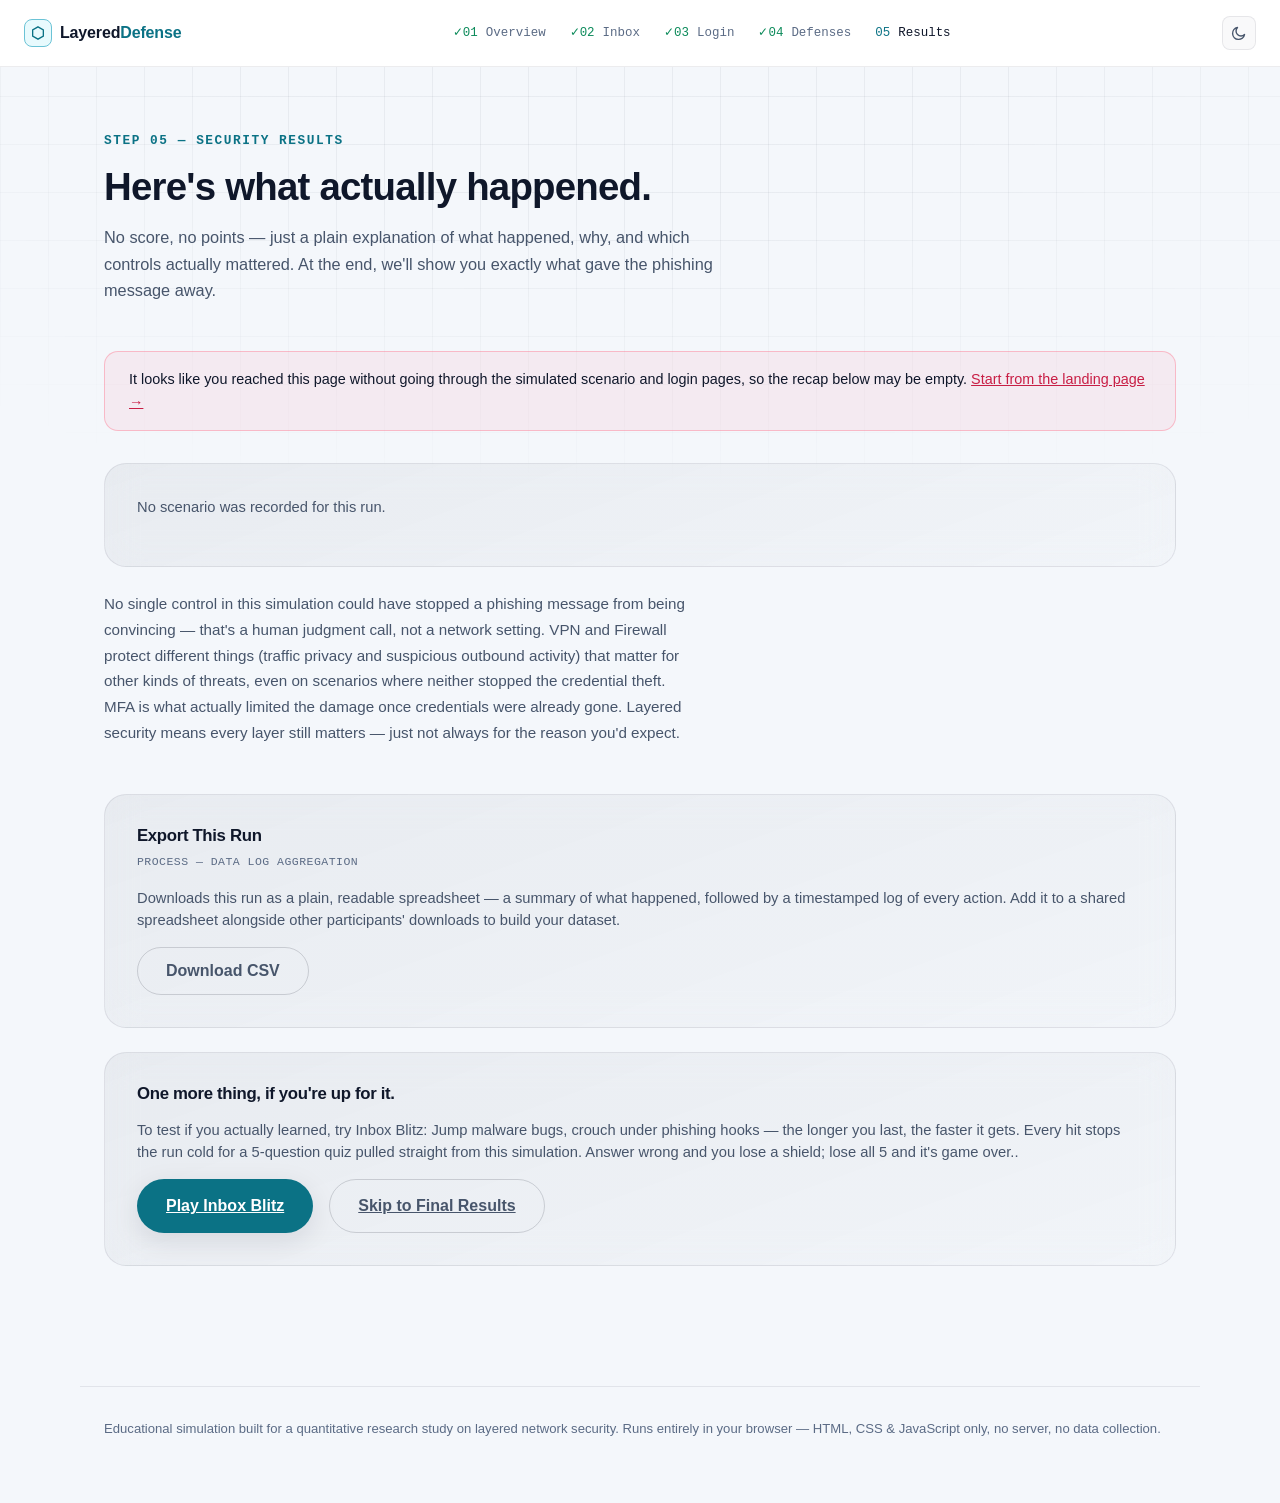
==== commit 1b859740: "Add files via upload" ====
--- a/results.html
+++ b/results.html
@@ -143,9 +143,7 @@
         <div class="results-card glass survey-card">
           <h2>One more thing, if you're up for it.</h2>
           <p class="results-card__note">
-            A 10-round reflex game: Legit or Phishing, a few seconds each.
-            Totally optional &mdash; skip it if you'd rather go straight to
-            your final wrap-up.
+            To test if you actually learned, try Inbox Blitz: Jump malware bugs, crouch under phishing hooks — the longer you last, the faster it gets. Every hit stops the run cold for a 5-question quiz pulled straight from this simulation. Answer wrong and you lose a shield; lose all 5 and it's game over..
           </p>
           <div class="results-continue-actions">
             <a href="minigame.html" class="btn btn--primary">
--- a/css/style.css
+++ b/css/style.css
@@ -1787,6 +1787,24 @@
   color: var(--color-cyan);
 }
 
+/* Sits above the page title, not in the topbar — unlike the
+   tutorial page, Outrun the Inbox is still positioned inside the
+   normal step flow (topbar keeps showing 05 Results as current), so
+   this doesn't replace anything, it's just an easy way out of an
+   optional game without finishing it or losing all 5 shields first.
+   Same look as .tutorial-exit above for a consistent feel. */
+.minigame-exit {
+  display: inline-block;
+  color: var(--color-text-muted);
+  font-size: 0.88rem;
+  text-decoration: none;
+  margin-bottom: var(--space-3);
+}
+
+.minigame-exit:hover {
+  color: var(--color-cyan);
+}
+
 .tutorial-stage {
   min-height: 220px;
   display: flex;
@@ -2096,12 +2114,15 @@
 }
 
 /* ============================================================
-   MINI-GAME: INBOX BLITZ (minigame.html)
-   The optional reflex round between Security Results and Final
-   Results. Deliberately given its own punchier personality (an
-   amber accent, bigger type, snappier motion) rather than reusing
-   the calm dashboard palette — this is meant to feel like a quick
-   arcade break, not another data screen.
+   MINI-GAME: OUTRUN THE INBOX (minigame.html)
+   The optional arcade break between Security Results and Final
+   Results. A Chrome-offline-dino-style endless runner: jump
+   malware bugs, crouch under phishing hooks, speed ramps with
+   survival time. A hit freezes the run for a 5-question quiz
+   drawn from QUIZ_BANK; wrong answers cost one of 5 shared
+   shields; shields at zero ends the run. Kept in the same dark
+   glass / amber-accent arcade personality as the round game this
+   replaces, rather than the calmer dashboard palette.
    ============================================================ */
 .minigame-eyebrow {
   color: var(--color-amber);
@@ -2111,22 +2132,24 @@
   max-width: 640px;
 }
 
-.minigame-hud {
-  display: flex;
-  justify-content: space-between;
-  gap: var(--space-3);
-  font-family: var(--font-mono);
-  font-size: 0.82rem;
-  color: var(--color-text-muted);
-  margin-bottom: var(--space-3);
-}
-
+/* Countdown bar — reused as-is for each quiz question's timer.
+   Needs width: 100% explicitly: its parent (.quiz-overlay, via
+   .dino-overlay) uses align-items: center rather than stretch, so
+   without this the track shrink-wraps to its own content — and its
+   only child (.minigame-timer__bar) is a percentage width relative
+   to THIS box, which can't resolve against an indeterminate/auto
+   width. Net effect: both collapsed to ~0px and the bar vanished,
+   even though the countdown itself kept working correctly under
+   the hood. .quiz-overlay__head and .quiz-choices already set their
+   own width: 100% for the same reason — this was the one sibling
+   that was missing it. */
 .minigame-timer {
+  width: 100%;
   height: 8px;
   border-radius: 999px;
   background: var(--surface-tint);
   overflow: hidden;
-  margin-bottom: var(--space-5);
+  margin-bottom: var(--space-4);
 }
 
 .minigame-timer__bar {
@@ -2136,122 +2159,297 @@
   border-radius: 999px;
 }
 
-.minigame-card {
-  padding: var(--space-8) var(--space-6);
+/* ---- HUD strip above the runner ---- */
+.dino-hud {
+  display: flex;
+  align-items: center;
+  justify-content: space-between;
+  gap: var(--space-3);
+  font-family: var(--font-mono);
+  margin-bottom: var(--space-3);
+}
+
+.dino-hud__shields {
+  display: flex;
+  gap: 5px;
+}
+
+.shield-icon svg {
+  display: block;
+}
+
+.shield-icon svg polygon {
+  fill: var(--color-cyan);
+  stroke: none;
+}
+
+.shield-icon--lost svg polygon {
+  fill: none;
+  stroke: var(--color-border-strong);
+  stroke-width: 1.4;
+  opacity: 0.7;
+}
+
+.dino-hud__score {
+  font-size: 1.05rem;
+  font-weight: 700;
+  letter-spacing: 0.03em;
+  color: var(--color-text);
+}
+
+.dino-hud__best {
+  font-size: 0.8rem;
+  color: var(--color-text-faint);
+  letter-spacing: 0.03em;
+}
+
+/* ---- The runner stage itself ---- */
+.dino-stage {
+  position: relative;
+  border-radius: var(--radius-md);
+  border: 1px solid var(--color-border-strong);
+  background: var(--surface-tint);
+  overflow: hidden;
+  touch-action: none;
+  /* The canvas's own 640x220 aspect ratio makes this box very short
+     on narrow screens (e.g. ~112px tall at a 375px viewport width) —
+     fine for the canvas itself, but not for the start screen's
+     title + note + button, which need real room. Content centered
+     in a too-short box gets clipped symmetrically top AND bottom by
+     the overflow: hidden above, which is what was showing up as the
+     start screen's contents looking mispositioned/cut off on mobile.
+     This floor applies whenever the stage isn't already taller (the
+     quiz's own min-height below still wins while a quiz is up). */
+  min-height: 260px;
+}
+
+@media (max-width: 520px) {
+  .dino-stage {
+    /* The start note wraps to more lines on a narrow screen, so it
+       needs a bit more room here than the 260px baseline above. */
+    min-height: 300px;
+  }
+}
+
+/* Added by minigame.js while the quiz overlay is up (see
+   startQuizSession/endQuizSession/showGameOver), so the stage has
+   enough height for the quiz content instead of staying pinned to
+   the canvas's short 640x220 aspect ratio and clipping the lower
+   answer buttons via overflow: hidden above. */
+.dino-stage--quiz {
+  min-height: 420px;
+}
+
+@media (max-width: 520px) {
+  .dino-stage--quiz {
+    /* Answer choices stack into a single column below 520px
+       (see .quiz-choices in the media query further down), so
+       the quiz needs more vertical room on small screens, not less. */
+    min-height: 520px;
+  }
+}
+
+#dino-canvas {
+  display: block;
+  width: 100%;
+  height: auto;
+  aspect-ratio: 640 / 220;
+  cursor: pointer;
+}
+
+.dino-stage--shake {
+  animation: dino-shake 0.4s ease;
+}
+
+@keyframes dino-shake {
+  0%, 100% {
+    transform: translateX(0);
+  }
+  20% {
+    transform: translateX(-6px);
+  }
+  40% {
+    transform: translateX(5px);
+  }
+  60% {
+    transform: translateX(-4px);
+  }
+  80% {
+    transform: translateX(3px);
+  }
+}
+
+/* Shared positioning for anything that covers the stage: the
+   start screen, and the quiz. */
+.dino-overlay {
+  position: absolute;
+  inset: 0;
+  display: flex;
+  flex-direction: column;
+  align-items: center;
+  justify-content: center;
   text-align: center;
-  margin-bottom: var(--space-4);
-  animation: minigame-card-in 0.25s ease;
-}
-
-@keyframes minigame-card-in {
+  padding: var(--space-6);
+}
+
+/* The browser's built-in [hidden] rule (display: none) only wins
+   when nothing else in the page sets `display` on the same element.
+   Because .dino-overlay above sets display: flex unconditionally,
+   it was silently overriding [hidden] — so toggling .hidden in JS
+   (start-overlay, quiz-overlay) never actually hid either overlay.
+   This re-asserts display: none whenever the hidden attribute is
+   present, so JS's .hidden = true/false works again. */
+.dino-overlay[hidden] {
+  display: none;
+}
+
+.dino-overlay__title {
+  font-size: 1.15rem;
+  font-weight: 700;
+  margin-bottom: var(--space-2);
+}
+
+.dino-overlay__note {
+  color: var(--color-text-muted);
+  font-size: 0.9rem;
+  line-height: 1.6;
+  max-width: 46ch;
+  margin-bottom: var(--space-5);
+}
+
+/* ---- The quiz that appears on every hit ---- */
+.quiz-overlay {
+  justify-content: flex-start;
+  padding: var(--space-5);
+  animation: dino-quiz-in 0.2s ease;
+  /* .dino-stage below is only as tall as the canvas (a short,
+     wide 640x220 strip), which isn't enough room for a question
+     plus 4 answer buttons plus feedback text. .dino-stage--quiz
+     gives the stage extra height while the quiz is up, and this
+     overflow-y is a safety net so nothing gets silently clipped
+     (and invisible) if it still doesn't all fit. */
+  overflow-y: auto;
+}
+
+@keyframes dino-quiz-in {
   0% {
     opacity: 0;
-    transform: scale(0.92) translateY(6px);
+    transform: scale(0.96);
   }
   100% {
     opacity: 1;
-    transform: scale(1) translateY(0);
-  }
-}
-
-.minigame-card__sender {
+    transform: scale(1);
+  }
+}
+
+.quiz-overlay__head {
+  display: flex;
+  justify-content: space-between;
+  width: 100%;
+  font-family: var(--font-mono);
+  font-size: 0.76rem;
+  letter-spacing: 0.04em;
+  text-transform: uppercase;
+  color: var(--color-amber);
+  margin-bottom: var(--space-3);
+}
+
+.quiz-question {
   font-weight: 700;
-  font-size: 1.25rem;
-  margin-bottom: var(--space-2);
-}
-
-.minigame-card__subject {
-  color: var(--color-text-muted);
   font-size: 1.02rem;
-}
-
-.minigame-card--correct {
-  border-color: var(--color-green);
-  box-shadow: 0 0 0 2px rgba(62, 235, 166, 0.25);
-}
-
-.minigame-card--wrong {
-  border-color: var(--color-red);
-  animation: minigame-shake 0.4s ease;
-}
-
-@keyframes minigame-shake {
-  0%, 100% {
-    transform: translateX(0);
-  }
-  20% {
-    transform: translateX(-6px);
-  }
-  40% {
-    transform: translateX(5px);
-  }
-  60% {
-    transform: translateX(-4px);
-  }
-  80% {
-    transform: translateX(3px);
-  }
-}
-
-.minigame-feedback {
-  text-align: center;
-  min-height: 1.4em;
-  font-weight: 700;
-  font-size: 0.95rem;
+  line-height: 1.5;
   margin-bottom: var(--space-4);
 }
 
-.minigame-feedback--correct {
-  color: var(--color-green);
-}
-
-.minigame-feedback--wrong {
-  color: var(--color-red);
-}
-
-.minigame-answers {
+.quiz-choices {
   display: grid;
   grid-template-columns: 1fr 1fr;
-  gap: var(--space-4);
-  margin-bottom: var(--space-8);
-}
-
-.minigame-btn {
-  padding: var(--space-5);
-  font-size: 1.05rem;
-  font-weight: 700;
+  gap: var(--space-3);
+  width: 100%;
+}
+
+.quiz-choice-btn {
+  padding: var(--space-3) var(--space-4);
+  font-size: 0.86rem;
+  font-weight: 600;
+  line-height: 1.35;
   border-radius: var(--radius-md);
   border: 2px solid var(--color-border-strong);
   background: var(--surface-tint);
   color: var(--color-text);
   cursor: pointer;
+  text-align: left;
   transition: transform 0.1s ease, border-color 0.15s ease;
 }
 
-.minigame-btn:hover {
-  transform: translateY(-2px);
-}
-
-.minigame-btn:active {
-  transform: translateY(0);
-}
-
-.minigame-btn--legit {
+.quiz-choice-btn:hover:not(:disabled) {
+  transform: translateY(-1px);
+  border-color: var(--color-cyan-dim);
+}
+
+.quiz-choice-btn:disabled {
+  cursor: default;
+}
+
+.quiz-choice-btn--correct {
   border-color: var(--color-green);
-}
-
-.minigame-btn--legit:hover {
-  background: rgba(62, 235, 166, 0.1);
-}
-
-.minigame-btn--phishing {
+  background: rgba(62, 235, 166, 0.12);
+}
+
+.quiz-choice-btn--wrong {
   border-color: var(--color-red);
-}
-
-.minigame-btn--phishing:hover {
-  background: rgba(255, 92, 122, 0.1);
-}
-
+  background: rgba(255, 92, 122, 0.12);
+}
+
+.quiz-feedback {
+  min-height: 2.6em;
+  font-size: 0.86rem;
+  font-weight: 600;
+  line-height: 1.5;
+  margin-top: var(--space-4);
+}
+
+.quiz-feedback--correct {
+  color: var(--color-green);
+}
+
+.quiz-feedback--wrong {
+  color: var(--color-red);
+}
+
+/* ---- On-screen jump/crouch controls (also usable with keyboard
+   or by tapping the stage itself — see minigame.js) ---- */
+.dino-controls {
+  display: flex;
+  gap: var(--space-3);
+  margin-top: var(--space-4);
+}
+
+.dino-btn {
+  flex: 1;
+  padding: var(--space-4);
+  font-size: 0.95rem;
+  font-weight: 700;
+  border-radius: var(--radius-md);
+  border: 1px solid var(--color-border-strong);
+  background: var(--surface-tint);
+  color: var(--color-text);
+  cursor: pointer;
+  -webkit-user-select: none;
+  user-select: none;
+  transition: transform 0.1s ease, border-color 0.15s ease;
+}
+
+.dino-btn:active {
+  transform: translateY(1px);
+}
+
+.dino-btn--primary {
+  border-color: var(--color-cyan-dim);
+  color: var(--color-cyan);
+}
+
+/* ---- Results screen (reuses .results-card / .indicator-list) ---- */
 .minigame-end__score {
   font-size: 3rem;
   font-weight: 800;
@@ -2272,12 +2470,25 @@
   margin-top: var(--space-6);
 }
 
+@media (prefers-reduced-motion: reduce) {
+  .dino-stage--shake {
+    animation: none;
+  }
+  .quiz-overlay {
+    animation: none;
+  }
+}
+
 @media (max-width: 520px) {
-  .minigame-answers {
+  .quiz-choices {
     grid-template-columns: 1fr;
   }
 
-  .minigame-hud {
-    font-size: 0.76rem;
-  }
-}
+  .dino-overlay {
+    padding: var(--space-4);
+  }
+
+  .quiz-question {
+    font-size: 0.95rem;
+  }
+}
